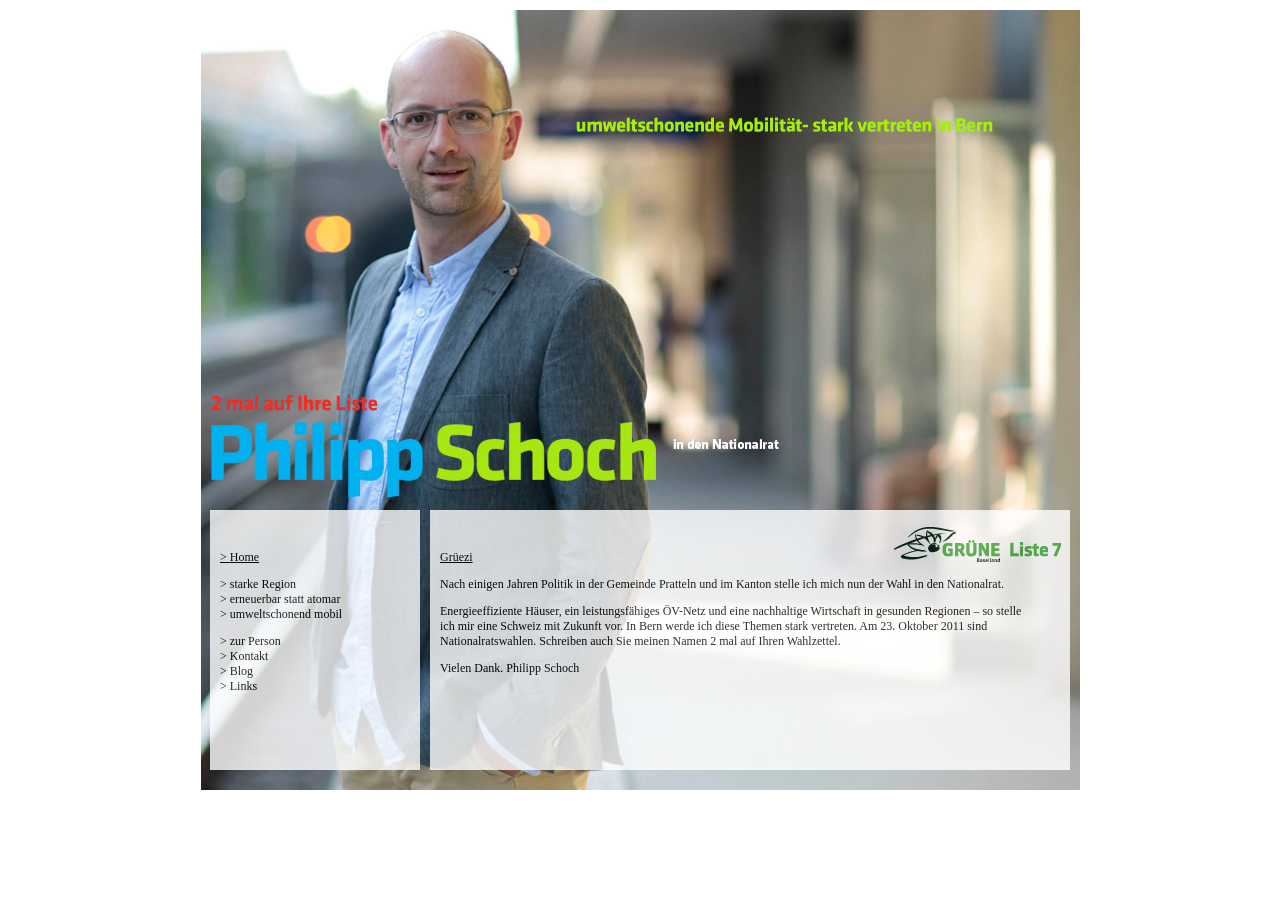
==== index.html @ fa1f4c39 "Initial commit" ====
<!DOCTYPE html PUBLIC "-//W3C//DTD XHTML 1.0 Strict//EN"
"http://www.w3.org/TR/xhtml1/DTD/xhtml1-strict.dtd">

<html xmlns="http://www.w3.org/1999/xhtml" lang="de-ch" xml:lang="de-ch">
  <head>
	<title>Philipp Schoch - Home</title>
    <!-- Content-Type und Charset -->
	<meta http-equiv="Content-Type"  content="text/html; charset=utf-8" />
	<!-- Beschreibung -->
	<meta name="description" content="Philipp Schoch in den Nationalrat - Grüne Liste 7 - Homepage" />
	<!-- Robots -->
	<meta name="robots" content="all" />
	<!-- Sprache -->
	<meta name="language" content="de-ch" />
	<!-- Google Webmaster Tools -->
	<meta name="google-site-verification" content="_KuUvM44KBqPSXD2mtpVYasTp60eg22jisJNUDM-AhU" />
   
	<!-- stylesheet -->
	<link type="text/css" href="css/all.css" rel="stylesheet" media="all"/>
	<!-- stylesheet Print -->
	<link type="text/css" href="css/print.css" rel="stylesheet" media="print"/>	
	
	<script type="text/javascript">

	  var _gaq = _gaq || [];
	  _gaq.push(['_setAccount', 'UA-37590756-1']);
	  _gaq.push(['_trackPageview']);
	
	  (function() {
	    var ga = document.createElement('script'); ga.type = 'text/javascript'; ga.async = true;
	    ga.src = ('https:' == document.location.protocol ? 'https://ssl' : 'http://www') + '.google-analytics.com/ga.js';
	    var s = document.getElementsByTagName('script')[0]; s.parentNode.insertBefore(ga, s);
	  })();

	</script>
  </head>
  <body>
  	<div id="page" class="bg3">
  		<div id="navigation">
  			<ul>
  				<li class="underline">> Home</li>
			</ul>
			<ul>
				<li><a href="/starke-region.html">> starke Region</a></li>
				<li><a href="/erneuerbar-statt-atomar.html">> erneuerbar statt atomar</a></li>
				<li><a href="/umweltschonend-mobil.html">> umweltschonend mobil</a></li>
  			</ul>
			<ul>
				<li><a href="/zur-person.html">> zur Person</a></li>
				<li><a href="/kontakt.html">> Kontakt</a></li>
				<li><a href="https://plus.google.com/109765043850589932795" target="_blank">> Blog</a></li>
				<li><a href="/link.html">> Links</a></li>
			</ul>
  		</div>
		<div id="content">
			<p class="underline">Grüezi</p>
			<p>Nach einigen Jahren Politik in der Gemeinde Pratteln und im Kanton stelle ich mich nun der Wahl in den Nationalrat.</p>
			<p>Energieeffiziente Häuser, ein leistungsfähiges ÖV-Netz und eine nachhaltige Wirtschaft in gesunden Regionen – so stelle ich mir eine Schweiz mit Zukunft vor. In Bern werde ich diese Themen stark vertreten. Am 23. Oktober 2011 sind Nationalratswahlen. Schreiben auch Sie meinen Namen 2 mal auf Ihren Wahlzettel.</p>
			<p>Vielen Dank. Philipp Schoch</p>
			<div id="logo"></div>
		</div>	
  	</div>
  </body>
 </html>
---- css/all.css ----
/*ELEMENTS*/	
	
body {
	background-color: #ffffff;
	color: #000000;
	font-size: 12px;
	font-family: Georgia,"Times New Roman", Arial;
	margin:0;
	padding:0; 
	}
		
ul {
	list-style-type:none;
	list-style-position:inside;
	padding:0px;
	margin-top:0px;
	opacity:1;
}

a:link, a:visited  {
	color: #000000;
	font-size: 12px;
	font-family: Georgia,"Times New Roman", Arial;	
	text-decoration:none;	
}
	
a:hover, a:active {
	text-decoration:underline;
}

p {
	margin-top:0px;
}
		
		
/* IDS*/
#page {
	margin:10px auto;
	padding:0 10px;
	width: 860px;
	height: 780px;
	background-color: #cccccc;
	position:relative;
}

#navigation {
	position:absolute;
	left: 10px;
	top: 500px;
	width: 190px;
	height:210px;
	padding:40px 10px 10px 10px;
	background-color: white;
    opacity: 0.8;
	filter: alpha(opacity=80);
	-moz-opacity: 0.8;
}

#content {
	position:absolute;
	left: 230px;
	top: 500px;
	width: 590px;
	height:210px;
	padding:40px 40px 10px 10px;
	background-color: white;
    opacity: 0.8;
	filter: alpha(opacity=80);
	-moz-opacity: 0.8;
}

#logo {
	position:absolute;
	left:464px;
	top:17px;
	width:167px;
	height:35px;
	background: url(/img/logo.gif) no-repeat;	
}

/*Klassen*/
.bg1 {background:url(/img/erneuerbar-statt-atomar.jpg) no-repeat}
.bg2 {background:url(/img/starke-region.jpg) no-repeat}
.bg3 {background:url(/img/umweltschonende-mobilitaet.jpg) no-repeat}

.underline{text-decoration:underline;}
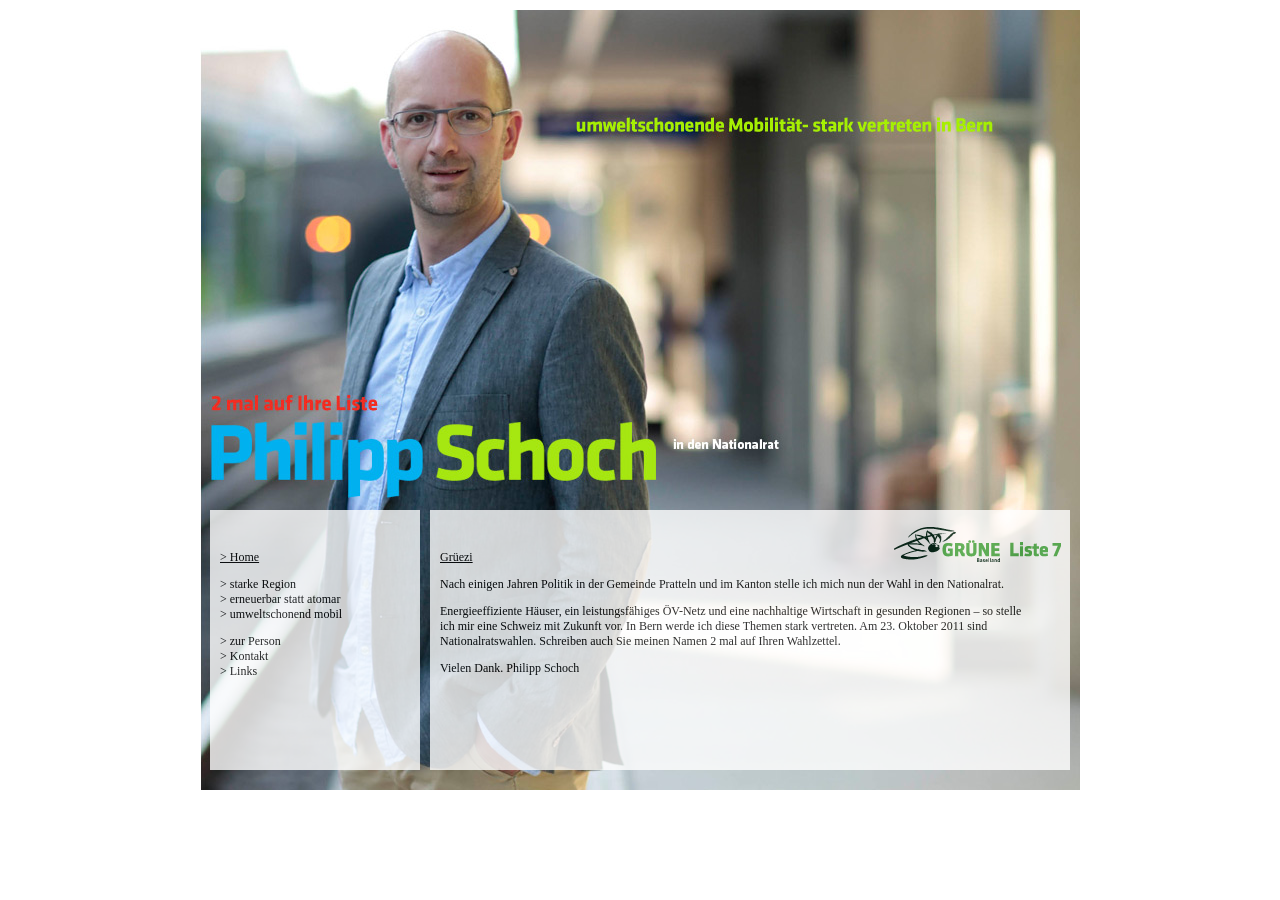
==== commit 1ba676ae: "Blog entfernt" ====
--- a/index.html
+++ b/index.html
@@ -48,7 +48,6 @@
 			<ul>
 				<li><a href="/zur-person.html">> zur Person</a></li>
 				<li><a href="/kontakt.html">> Kontakt</a></li>
-				<li><a href="https://plus.google.com/109765043850589932795" target="_blank">> Blog</a></li>
 				<li><a href="/link.html">> Links</a></li>
 			</ul>
   		</div>
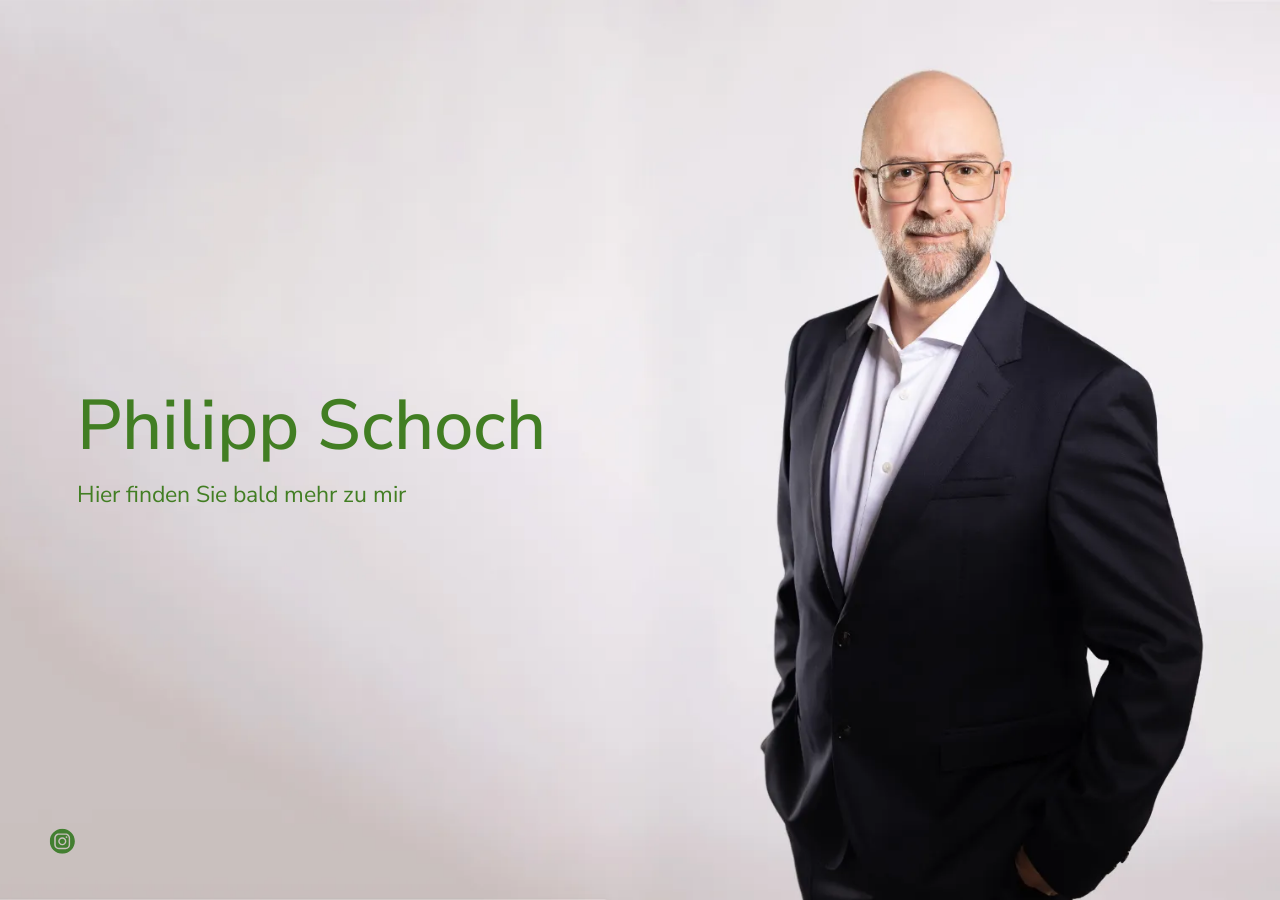
==== commit 01dd2b75: "neue Teaser Webseite" ====
--- a/index.html
+++ b/index.html
@@ -1,64 +1,134 @@
-<!DOCTYPE html PUBLIC "-//W3C//DTD XHTML 1.0 Strict//EN"
-"http://www.w3.org/TR/xhtml1/DTD/xhtml1-strict.dtd">
+<!DOCTYPE html>
+<html lang="de-CH">
+<head>
+    <meta charset="UTF-8">
+    <meta name="viewport" content="width=device-width, initial-scale=1.0">
+    <title>Philipp Schoch</title>
+    <meta name="description" content="Philipp Schoch in den Regierungsrat BL" />
+    <meta name="robots" content="all" />
+    <meta name="language" content="de-ch" />
+    <meta name="google-site-verification" content="_KuUvM44KBqPSXD2mtpVYasTp60eg22jisJNUDM-AhU" />
+    <link rel="preconnect" href="https://fonts.googleapis.com">
+    <link rel="preconnect" href="https://fonts.gstatic.com" crossorigin>
+    <link href="https://fonts.googleapis.com/css2?family=Nunito+Sans:wght@400;500&display=swap" rel="stylesheet">
+    <style>
+        :root {
+            --brand-green: #427E23;
+        }
 
-<html xmlns="http://www.w3.org/1999/xhtml" lang="de-ch" xml:lang="de-ch">
-  <head>
-	<title>Philipp Schoch - Home</title>
-    <!-- Content-Type und Charset -->
-	<meta http-equiv="Content-Type"  content="text/html; charset=utf-8" />
-	<!-- Beschreibung -->
-	<meta name="description" content="Philipp Schoch in den Nationalrat - Grüne Liste 7 - Homepage" />
-	<!-- Robots -->
-	<meta name="robots" content="all" />
-	<!-- Sprache -->
-	<meta name="language" content="de-ch" />
-	<!-- Google Webmaster Tools -->
-	<meta name="google-site-verification" content="_KuUvM44KBqPSXD2mtpVYasTp60eg22jisJNUDM-AhU" />
-   
-	<!-- stylesheet -->
-	<link type="text/css" href="css/all.css" rel="stylesheet" media="all"/>
-	<!-- stylesheet Print -->
-	<link type="text/css" href="css/print.css" rel="stylesheet" media="print"/>	
-	
-	<script type="text/javascript">
+        * {
+            box-sizing: border-box;
+        }
 
-	  var _gaq = _gaq || [];
-	  _gaq.push(['_setAccount', 'UA-37590756-1']);
-	  _gaq.push(['_trackPageview']);
-	
-	  (function() {
-	    var ga = document.createElement('script'); ga.type = 'text/javascript'; ga.async = true;
-	    ga.src = ('https:' == document.location.protocol ? 'https://ssl' : 'http://www') + '.google-analytics.com/ga.js';
-	    var s = document.getElementsByTagName('script')[0]; s.parentNode.insertBefore(ga, s);
-	  })();
+        html,
+        body {
+            width: 100%;
+            min-height: 100%;
+            margin: 0;
+            font-family: "Nunito Sans", sans-serif;
+        }
 
-	</script>
-  </head>
-  <body>
-  	<div id="page" class="bg3">
-  		<div id="navigation">
-  			<ul>
-  				<li class="underline">> Home</li>
-			</ul>
-			<ul>
-				<li><a href="/starke-region.html">> starke Region</a></li>
-				<li><a href="/erneuerbar-statt-atomar.html">> erneuerbar statt atomar</a></li>
-				<li><a href="/umweltschonend-mobil.html">> umweltschonend mobil</a></li>
-  			</ul>
-			<ul>
-				<li><a href="/zur-person.html">> zur Person</a></li>
-				<li><a href="/kontakt.html">> Kontakt</a></li>
-				<li><a href="/link.html">> Links</a></li>
-			</ul>
-  		</div>
-		<div id="content">
-			<p class="underline">Grüezi</p>
-			<p>Nach einigen Jahren Politik in der Gemeinde Pratteln und im Kanton stelle ich mich nun der Wahl in den Nationalrat.</p>
-			<p>Energieeffiziente Häuser, ein leistungsfähiges ÖV-Netz und eine nachhaltige Wirtschaft in gesunden Regionen – so stelle ich mir eine Schweiz mit Zukunft vor. In Bern werde ich diese Themen stark vertreten. Am 23. Oktober 2011 sind Nationalratswahlen. Schreiben auch Sie meinen Namen 2 mal auf Ihren Wahlzettel.</p>
-			<p>Vielen Dank. Philipp Schoch</p>
-			<div id="logo"></div>
-		</div>	
-  	</div>
-  </body>
- </html>
- 
+        body {
+            min-height: 100vh;
+            position: relative;
+            background-image: url("img/Philipp_Schoch_1920.webp");
+            background-position: right center;
+            background-repeat: no-repeat;
+            background-size: cover;
+            color: var(--brand-green);
+            overflow: hidden;
+        }
+
+
+        @media (min-width: 1921px) {
+            body {
+                background-image: url("img/Philipp_Schoch_3200.webp");
+            }
+        }
+
+        @media (max-width: 799px) {
+            body {
+                background-image: url("img/Philipp_Schoch_Mobile.webp");
+                background-position: center center;
+                background-size: auto 100%;
+            }
+        }
+
+        .hero-copy {
+            position: absolute;
+            left: clamp(32px, 6vw, 120px);
+            top: 50%;
+            transform: translateY(-50%);
+            max-width: min(55vw, 760px);
+        }
+
+        h1 {
+            margin: 0;
+            font-size: clamp(42px, 5.5vw, 80px);
+            line-height: 1.05;
+            font-weight: 500;
+            color: var(--brand-green);
+        }
+
+        p {
+            margin: 16px 0 0;
+            font-size: clamp(18px, 1.8vw, 25px);
+            line-height: 1.3;
+            font-weight: 400;
+            color: var(--brand-green);
+        }
+
+        .insta-link {
+            position: absolute;
+            left: clamp(24px, 3vw, 48px);
+            bottom: clamp(24px, 4vh, 42px);
+            width: clamp(38px, 4.2vw, 56px);
+            display: inline-flex;
+        }
+
+        .insta-link img {
+            width: 100%;
+            height: auto;
+            display: block;
+        }
+
+        @media (max-width: 900px) {
+            .hero-copy {
+                left: auto;
+                right: clamp(16px, 4vw, 28px);
+                top: auto;
+                bottom: clamp(16px, 4vh, 26px);
+                transform: none;
+                max-width: min(72vw, 360px);
+                text-align: right;
+            }
+
+            h1 {
+                font-size: clamp(38px, 11vw, 62px);
+            }
+
+            p {
+                margin-top: 10px;
+                font-size: clamp(18px, 4.8vw, 25px);
+            }
+
+            .insta-link {
+                left: clamp(16px, 4vw, 28px);
+                right: auto;
+                bottom: clamp(16px, 4vh, 26px);
+                width: clamp(34px, 10vw, 46px);
+            }
+        }
+    </style>
+</head>
+<body>
+    <main class="hero-copy">
+        <h1>Philipp Schoch</h1>
+        <p>Hier finden Sie bald mehr zu mir</p>
+    </main>
+
+    <a class="insta-link" href="https://www.instagram.com/schoch_philipp/" aria-label="Instagram" target="_blank" rel="noopener noreferrer">
+        <img src="img/insta.svg" alt="Instagram" />
+    </a>
+</body>
+</html>
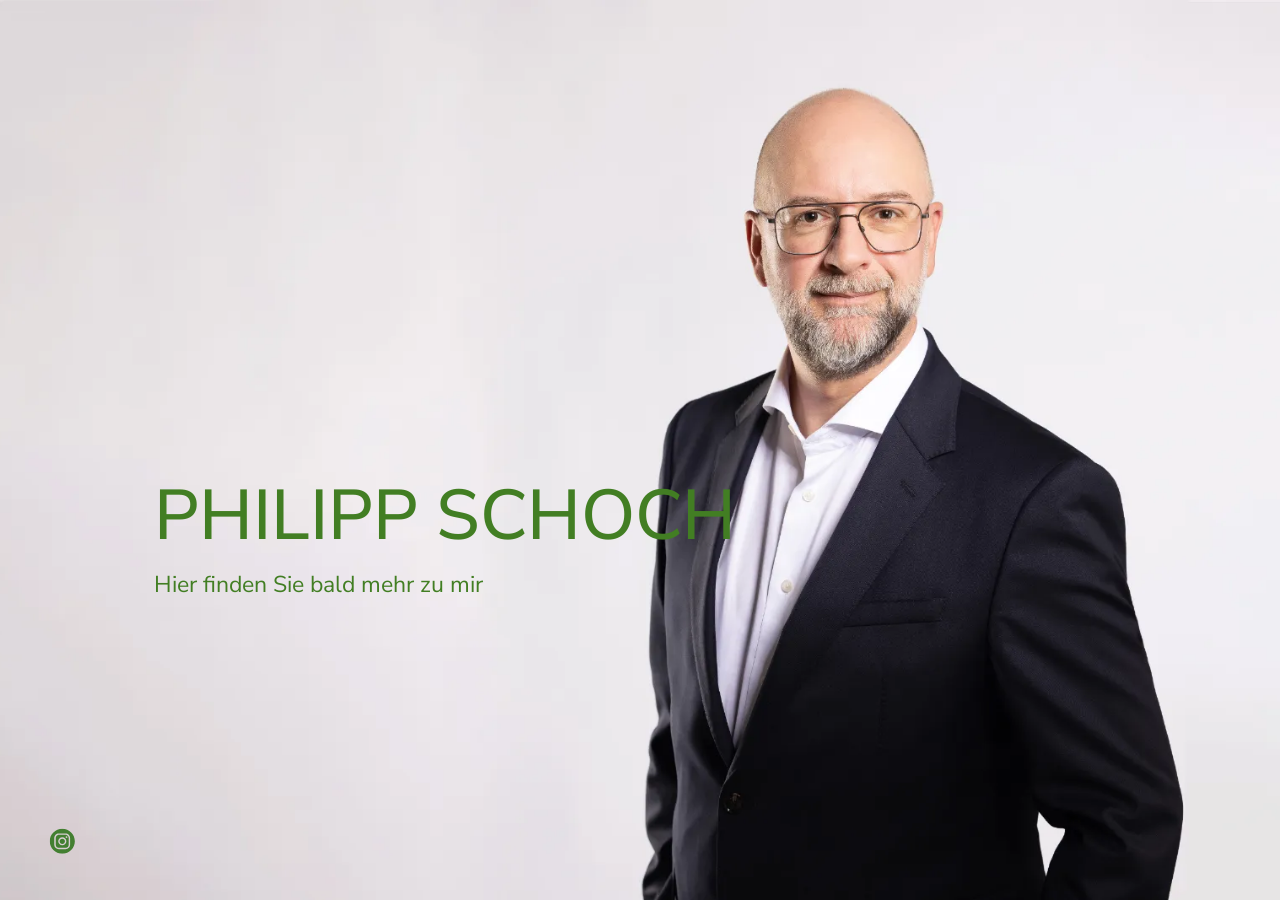
==== commit 78107f83: "Neue Bilder, Text verschoben" ====
--- a/index.html
+++ b/index.html
@@ -46,7 +46,7 @@
             }
         }
 
-        @media (max-width: 799px) {
+        @media (max-width: 999px) {
             body {
                 background-image: url("img/Philipp_Schoch_Mobile.webp");
                 background-position: center center;
@@ -56,10 +56,10 @@
 
         .hero-copy {
             position: absolute;
-            left: clamp(32px, 6vw, 120px);
-            top: 50%;
+            left: 12%;
+            top: 60%;
             transform: translateY(-50%);
-            max-width: min(55vw, 760px);
+            max-width: min(48vw, 700px);
         }
 
         h1 {
@@ -92,19 +92,20 @@
             display: block;
         }
 
-        @media (max-width: 900px) {
+        @media (max-width: 999px) {
             .hero-copy {
-                left: auto;
-                right: clamp(16px, 4vw, 28px);
+                left: clamp(16px, 4vw, 28px);
+                right: auto;
                 top: auto;
-                bottom: clamp(16px, 4vh, 26px);
+                bottom: calc(clamp(16px, 4vh, 26px) + clamp(34px, 10vw, 46px) + 14px);
                 transform: none;
                 max-width: min(72vw, 360px);
-                text-align: right;
+                text-align: left;
             }
 
             h1 {
                 font-size: clamp(38px, 11vw, 62px);
+                white-space: nowrap;
             }
 
             p {
@@ -123,7 +124,7 @@
 </head>
 <body>
     <main class="hero-copy">
-        <h1>Philipp Schoch</h1>
+        <h1>PHILIPP SCHOCH</h1>
         <p>Hier finden Sie bald mehr zu mir</p>
     </main>
 
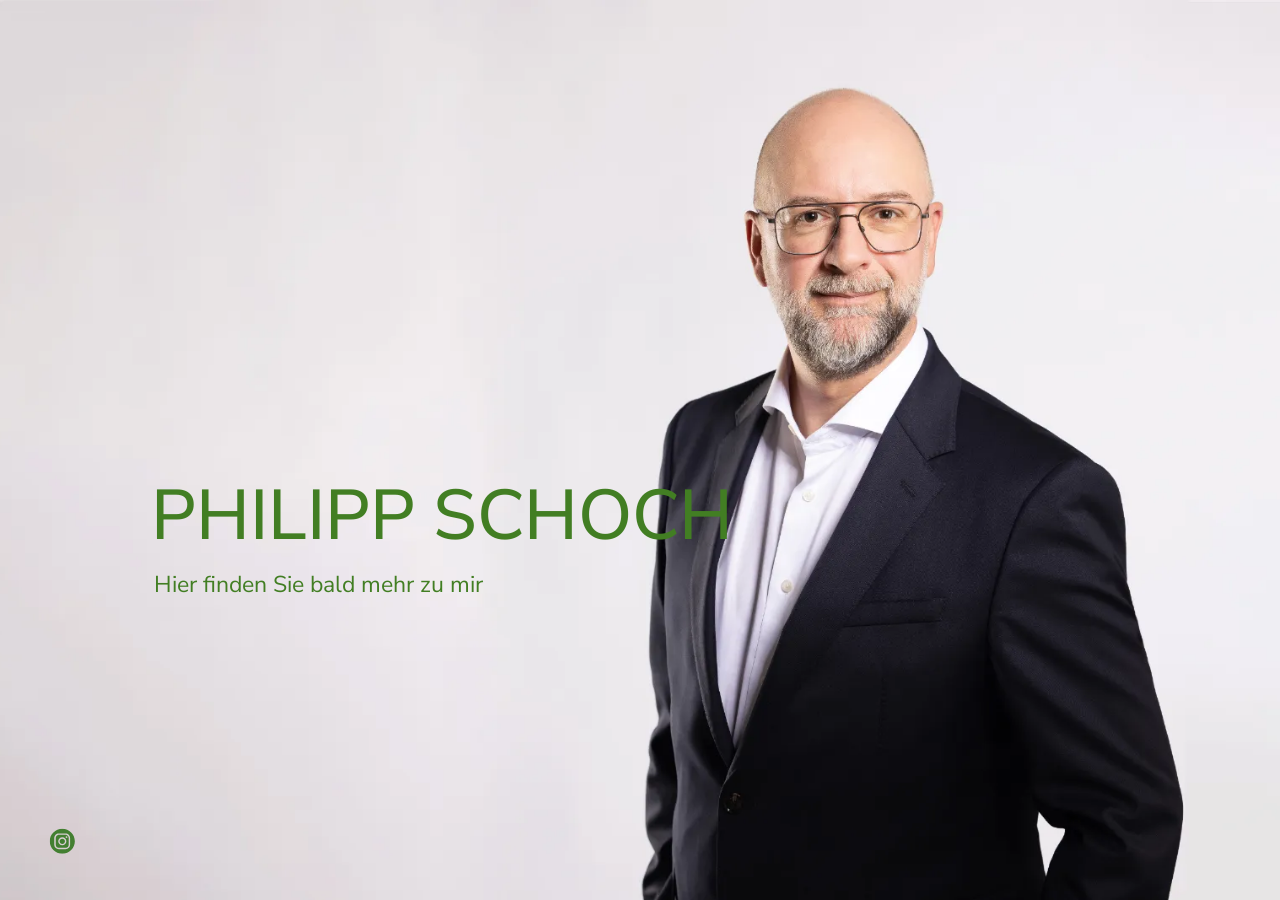
==== commit a07c21fb: "H1 -0.04 em" ====
--- a/index.html
+++ b/index.html
@@ -30,13 +30,16 @@
 
         body {
             min-height: 100vh;
+            min-height: 100svh;
+            min-height: 100dvh;
             position: relative;
             background-image: url("img/Philipp_Schoch_1920.webp");
             background-position: right center;
             background-repeat: no-repeat;
             background-size: cover;
             color: var(--brand-green);
-            overflow: hidden;
+            overflow-x: hidden;
+            overflow-y: auto;
         }
 
 
@@ -64,6 +67,7 @@
 
         h1 {
             margin: 0;
+            margin-left: -0.04em;
             font-size: clamp(42px, 5.5vw, 80px);
             line-height: 1.05;
             font-weight: 500;
@@ -97,7 +101,7 @@
                 left: clamp(16px, 4vw, 28px);
                 right: auto;
                 top: auto;
-                bottom: calc(clamp(16px, 4vh, 26px) + clamp(34px, 10vw, 46px) + 14px);
+                bottom: calc(clamp(16px, 4vh, 26px) + clamp(34px, 10vw, 46px) + 14px + env(safe-area-inset-bottom, 0px));
                 transform: none;
                 max-width: min(72vw, 360px);
                 text-align: left;
@@ -116,7 +120,7 @@
             .insta-link {
                 left: clamp(16px, 4vw, 28px);
                 right: auto;
-                bottom: clamp(16px, 4vh, 26px);
+                bottom: calc(clamp(16px, 4vh, 26px) + env(safe-area-inset-bottom, 0px));
                 width: clamp(34px, 10vw, 46px);
             }
         }
